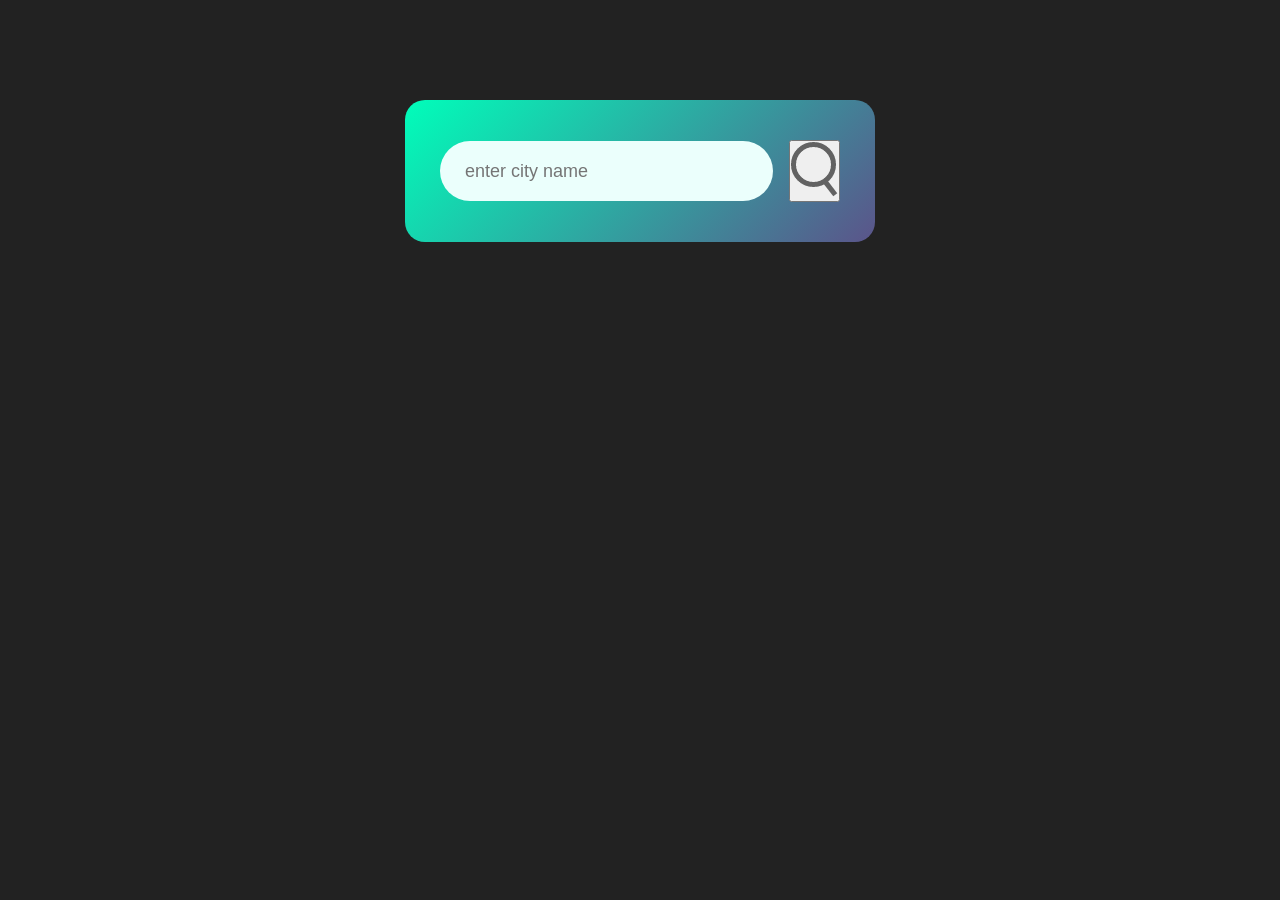
==== Wheather App/index.html @ a2f53f78 "i some pracite to make Weather app" ====
<!DOCTYPE html>
<html lang="en">
<head>
    <meta charset="UTF-8">
    <meta name="viewport" content="width=device-width, initial-scale=1.0">
    <title>Weather App</title>
    <link rel="stylesheet" href="style.css">
</head>
<body>
    
    <div class="card">
        <div class="search">
            <input type="text" placeholder="enter city name"
            spellcheck="false">
            <button><img src="images/images/search.png"></button>
        </div>
    </div>
</body>
</html>
---- Wheather App/style.css ----
*{
    margin:0;
    padding: 0;
    font-family: 'poppins', sans-serif;
    box-sizing: border-box;
}
body{
    background: #222;
}
.card{
    width: 90%;
    max-width: 470px;
    background: linear-gradient(135deg, #00feba,#5b548a);
    color: #fff;
    margin: 100px auto 0;
    border-radius: 20px;
    padding: 40px 35px;
    text-align:center;
}
.search{
    width:100%;
    display: flex;
    align-items: center;
    justify-content: space-between;
}
.search input{
    border:0;
    outline: 0;
    background: #ebfffc;
    color:#555;
    padding: 10px 25px;
    height: 60px;
    border-radius: 30px;
    flex: 1;
    margin-right: 16px;
    font-size: 18px;
}
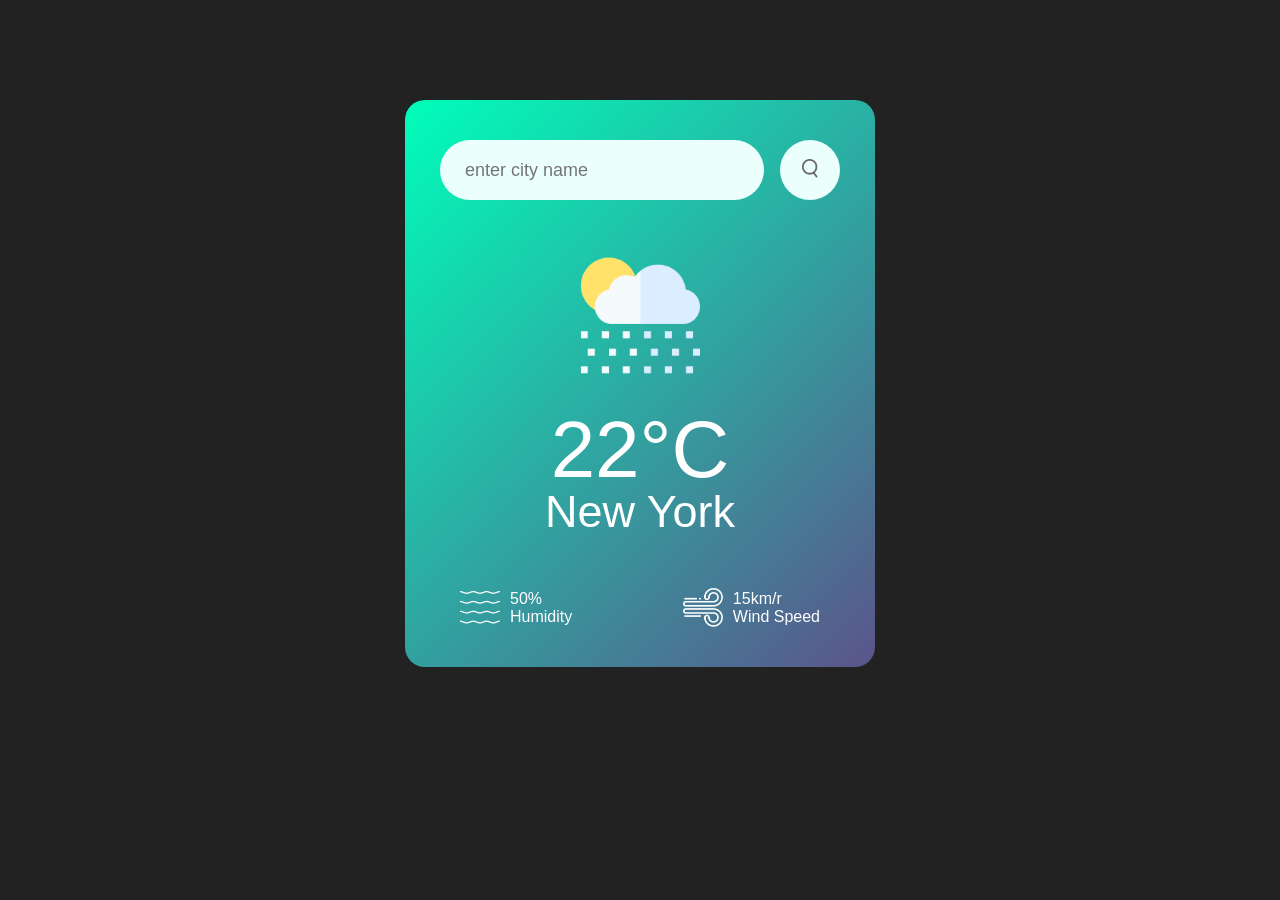
==== commit 35c78849: "i add some part of the weather app" ====
--- a/Wheather App/index.html
+++ b/Wheather App/index.html
@@ -14,6 +14,27 @@
             spellcheck="false">
             <button><img src="images/images/search.png"></button>
         </div>
+        <div class="weather">
+            <img src="images/images/rain.png" class="weather-icon">
+            <h1 class="temp">22°C</h1>
+            <h2 class="city">New York</h2>
+            <div class="details">
+                <div class="col">
+                    <img src="images/images/humidity.png" >
+                    <div>
+                        <p class="humidity">50%</p>
+                        <p>Humidity</p>
+                    </div>
+                </div>
+                <div class="col">
+                    <img src="images/images/wind.png" >
+                    <div>
+                        <p class="wind">15km/r</p>
+                        <p>Wind Speed</p>
+                    </div>
+                </div>
+            </div>
+        </div>
     </div>
 </body>
 </html>
--- a/Wheather App/style.css
+++ b/Wheather App/style.css
@@ -34,4 +34,45 @@
     flex: 1;
     margin-right: 16px;
     font-size: 18px;
+}
+.search button{
+    border:0;
+    outline: 0;
+    background: #ebfffc;
+    border-radius: 50%;
+    width: 60px;
+    height: 60px;
+    cursor: pointer;
+} 
+.search button img{
+    width: 16px;
+}
+.weather-icon{
+   width: 170px;
+   margin-top: 30px; 
+}
+.weather h1{
+    font-size: 80px;
+    font-weight: 500;
+}
+.weather h2{
+    font-size: 45px;
+    font-weight: 400;
+    margin-top: -10px;
+}
+.details{
+    display: flex;
+    align-items: center;
+    justify-content: space-between;
+    padding: 0 20px;
+    margin-top: 50px;
+}
+.col{
+    display: flex;
+    align-items: center;
+    text-align: left;
+}
+.col img{
+    width: 40px;
+    margin-right: 10px;
 }
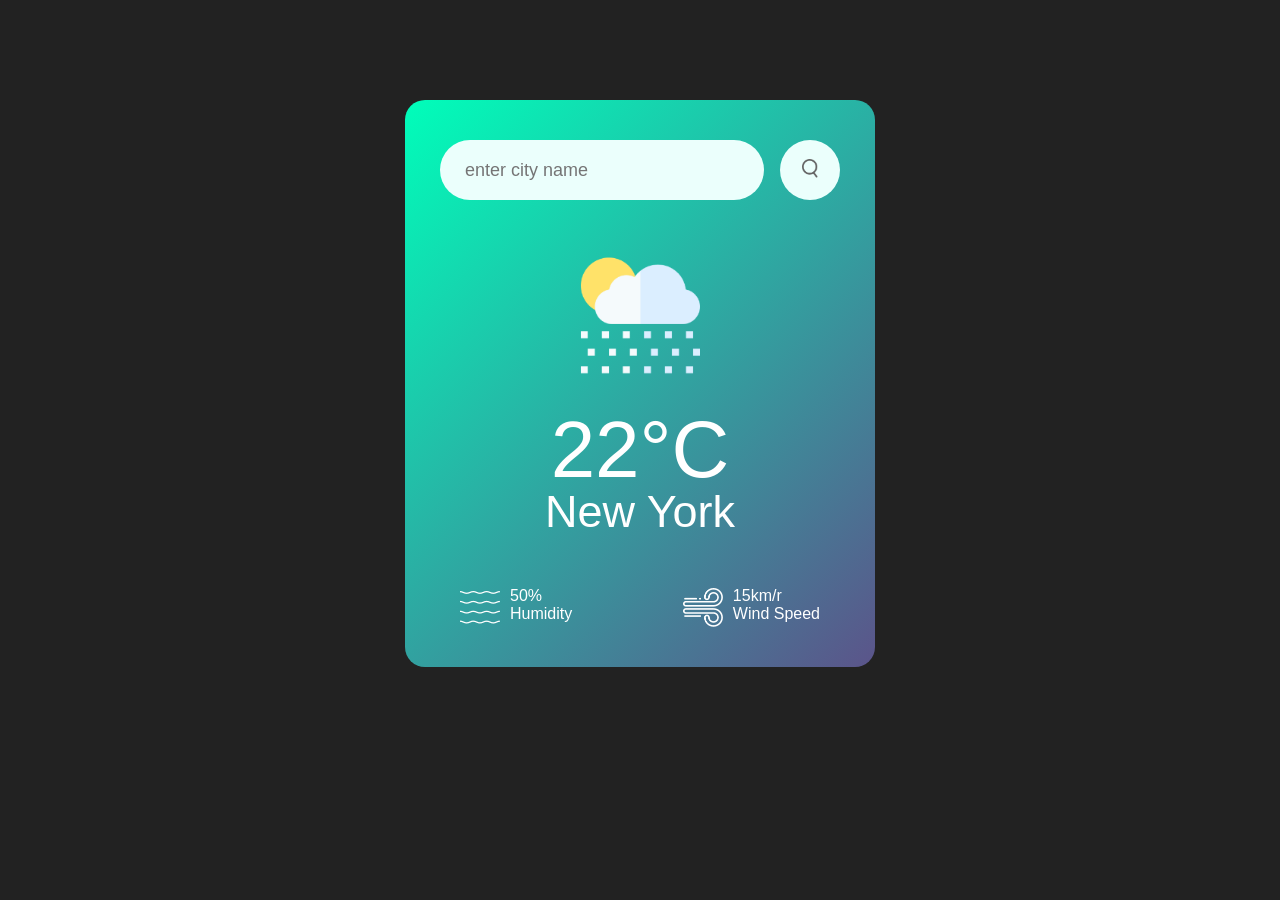
==== commit 60a4496e: "some add important pages" ====
--- a/Wheather App/index.html
+++ b/Wheather App/index.html
@@ -36,5 +36,25 @@
             </div>
         </div>
     </div>
+
+<script>
+
+    const apiKey = "315a6e08d1ac589ddb566d0cbb06589d";
+    const apiUrl = "https://api.openweathermap.org/data/2.5/weather?units=metric&q=bangalore";
+
+    async function checkweather(){
+        const response= await fetch(apiUrl + `&appid=${apiKey}`);
+        var data = await response.json();
+
+        console.log(data);
+        document.querySelector(".city").innerHtml = data.name;
+        document.querySelector(".temp").innerHtml = data.main.temp+ "°C";
+        document.querySelector(".humidity").innerHtml = data.main.humidity+"%";
+        document.querySelector(".wind").innerHtml = data.wind.speed +"km/h";
+    
+    }
+
+    checkweather();
+</script>
 </body>
 </html>
--- a/Wheather App/style.css
+++ b/Wheather App/style.css
@@ -75,4 +75,8 @@
 .col img{
     width: 40px;
     margin-right: 10px;
+}
+.humidity, .wind{
+    font-size:28;
+    margin-top:-6px;
 }
